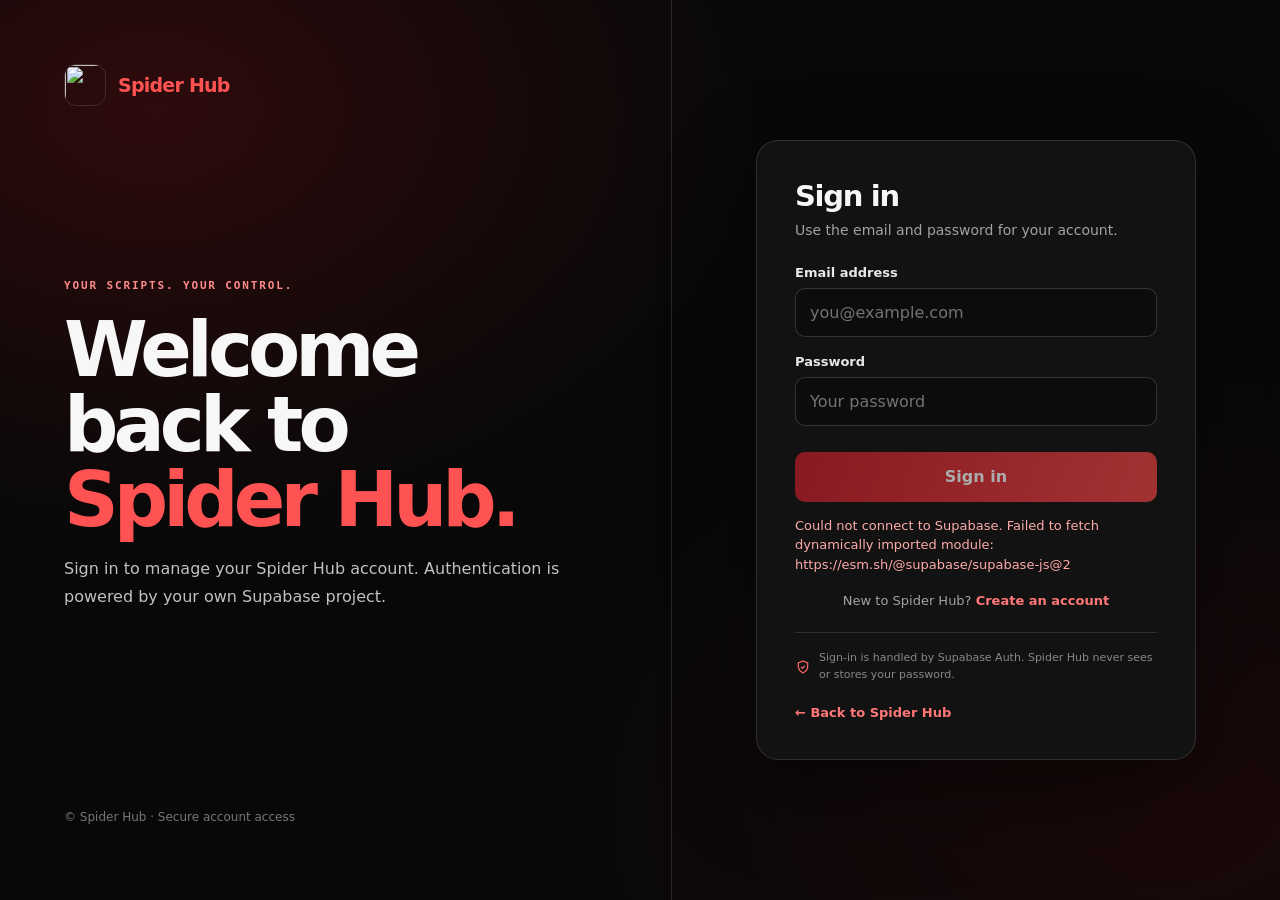
==== login/index.html @ 590dee2b "Add Spider Hub Supabase signup, login and dashboard" ====
<!doctype html>
<html lang="en">
<head>
  <meta charset="utf-8">
  <meta name="viewport" content="width=device-width, initial-scale=1">
  <meta name="theme-color" content="#080808">
  <title>Sign in · Spider Hub</title>
  <link rel="icon" href="/logo.webp">
  <link rel="stylesheet" href="/auth.css">
  <script src="/config.js"></script>
  <script type="module" src="/auth.js"></script>
</head>
<body>
  <main class="auth-shell">
    <section class="auth-story" aria-label="Spider Hub">
      <a class="brand" href="/" aria-label="Spider Hub home"><img src="/logo.webp" alt=""><span>Spider Hub</span></a>
      <div class="story-copy">
        <div class="eyebrow">Your scripts. Your control.</div>
        <h1>Welcome back to <span>Spider Hub.</span></h1>
        <p>Sign in to manage your Spider Hub account. Authentication is powered by your own Supabase project.</p>
      </div>
      <p class="story-foot">© Spider Hub · Secure account access</p>
    </section>
    <section class="auth-side" aria-label="Sign in form">
      <div class="auth-card">
        <h2>Sign in</h2>
        <p class="auth-subtitle">Use the email and password for your account.</p>
        <form data-auth-form data-mode="login">
          <div class="field"><label for="email">Email address</label><input id="email" name="email" type="email" autocomplete="email" placeholder="you@example.com" required></div>
          <div class="field"><label for="password">Password</label><input id="password" name="password" type="password" autocomplete="current-password" placeholder="Your password" required></div>
          <button class="auth-submit" type="submit">Sign in</button>
          <p class="auth-message" data-auth-message role="status" aria-live="polite"></p>
        </form>
        <p class="auth-switch">New to Spider Hub? <a href="/register/">Create an account</a></p>
        <div class="secure-note"><svg viewBox="0 0 24 24" fill="none" stroke="currentColor" stroke-width="1.8" aria-hidden="true"><path d="M12 3 5 6v5c0 5 3 8 7 10 4-2 7-5 7-10V6l-7-3Z"/><path d="m9 12 2 2 4-4"/></svg>Sign-in is handled by Supabase Auth. Spider Hub never sees or stores your password.</div>
        <a class="back-home" href="/">← Back to Spider Hub</a>
      </div>
    </section>
  </main>
</body>
</html>
---- auth.css ----
/* Spider Hub authentication pages */
:root {
  color-scheme: dark;
  --auth-bg: #080808;
  --auth-panel: rgba(20, 20, 20, .92);
  --auth-ink: #f7f7f7;
  --auth-muted: #a3a3a3;
  --auth-line: rgba(255,255,255,.12);
  --auth-red: #ef3434;
  --auth-red-bright: #ff5252;
  font-family: Inter, ui-sans-serif, system-ui, -apple-system, BlinkMacSystemFont, "Segoe UI", sans-serif;
}
* { box-sizing: border-box; }
body {
  min-height: 100vh;
  margin: 0;
  color: var(--auth-ink);
  background: radial-gradient(ellipse at 12% 12%, rgba(180, 20, 28, .22), transparent 38%),
              radial-gradient(ellipse at 92% 90%, rgba(120, 10, 20, .17), transparent 38%), var(--auth-bg);
}
a { color: inherit; text-decoration: none; }
button, input { font: inherit; }
.auth-shell { min-height: 100vh; display: grid; grid-template-columns: minmax(0, 1.05fr) minmax(350px, .95fr); }
.auth-story { display: flex; flex-direction: column; justify-content: space-between; padding: clamp(26px, 5vw, 72px); border-right: 1px solid var(--auth-line); }
.brand { display: inline-flex; align-items: center; gap: 12px; width: fit-content; font-weight: 750; letter-spacing: -.04em; font-size: 19px; }
.brand img { width: 42px; height: 42px; object-fit: cover; border-radius: 12px; border: 1px solid var(--auth-line); }
.brand span { color: var(--auth-red-bright); }
.story-copy { max-width: 620px; padding: 48px 0; }
.eyebrow { color: #ff8a8a; font: 600 11px/1.4 ui-monospace, SFMono-Regular, Menlo, monospace; letter-spacing: .17em; text-transform: uppercase; }
.story-copy h1 { margin: 18px 0; max-width: 12ch; font-size: clamp(42px, 6vw, 76px); line-height: .99; letter-spacing: -.065em; }
.story-copy h1 span { color: var(--auth-red-bright); }
.story-copy p { max-width: 52ch; color: #c1c1c1; line-height: 1.7; }
.story-foot { color: #777; font-size: 12px; }
.auth-side { display: grid; place-items: center; padding: 32px 24px; }
.auth-card { width: min(100%, 440px); padding: clamp(24px, 4vw, 38px); border: 1px solid var(--auth-line); border-radius: 22px; background: var(--auth-panel); box-shadow: 0 30px 90px rgba(0,0,0,.48); backdrop-filter: blur(16px); }
.auth-card h2 { margin: 0; font-size: 29px; letter-spacing: -.045em; }
.auth-subtitle { margin: 9px 0 27px; color: var(--auth-muted); font-size: 14px; }
.field { display: grid; gap: 8px; margin: 17px 0; }
.field label { color: #e8e8e8; font-size: 13px; font-weight: 600; }
.field input { width: 100%; min-height: 49px; padding: 12px 14px; border: 1px solid rgba(255,255,255,.16); border-radius: 10px; outline: none; color: #fff; background: #0c0c0c; transition: border-color .2s, box-shadow .2s; }
.field input::placeholder { color: #737373; }
.field input:focus { border-color: var(--auth-red-bright); box-shadow: 0 0 0 3px rgba(239,52,52,.17); }
.auth-submit { display: inline-flex; width: 100%; min-height: 50px; justify-content: center; align-items: center; margin-top: 9px; border: 0; border-radius: 10px; color: white; background: linear-gradient(110deg, #c91e2a, #f04444); font-weight: 700; cursor: pointer; transition: transform .18s, filter .18s; }
.auth-submit:hover { transform: translateY(-1px); filter: brightness(1.09); }
.auth-submit:disabled { opacity: .65; cursor: wait; transform: none; }
.auth-message { min-height: 22px; margin: 14px 0 0; color: #ffaaaa; font-size: 13px; line-height: 1.5; }
.auth-message.success { color: #b7f4cb; }
.auth-switch { margin: 19px 0 0; color: var(--auth-muted); text-align: center; font-size: 13px; }
.auth-switch a, .back-home { color: #ff7777; font-weight: 650; }
.back-home { display: inline-block; margin-top: 22px; font-size: 13px; }
.secure-note { display: flex; align-items: center; gap: 8px; margin-top: 24px; padding-top: 17px; border-top: 1px solid var(--auth-line); color: #888; font-size: 11px; line-height: 1.5; }
.secure-note svg { width: 16px; height: 16px; color: #ff6969; flex: none; }
.dashboard-shell { min-height: 100vh; padding: 26px; }
.dash-nav { width: min(100%, 1100px); margin: 0 auto; display: flex; align-items: center; justify-content: space-between; gap: 18px; }
.dash-user { color: var(--auth-muted); font-size: 13px; overflow-wrap: anywhere; }
.logout-button { padding: 10px 15px; border: 1px solid rgba(255,100,100,.42); border-radius: 9px; color: #fff; background: rgba(190,25,35,.18); cursor: pointer; }
.logout-button:hover { background: rgba(190,25,35,.32); }
.dash-content { width: min(100%, 1100px); margin: clamp(55px, 10vh, 105px) auto 0; }
.dash-content h1 { margin: 13px 0; font-size: clamp(36px, 6vw, 62px); letter-spacing: -.06em; }
.dash-content > p { color: #b5b5b5; line-height: 1.7; }
.dash-panel { margin-top: 34px; padding: 25px; border: 1px solid var(--auth-line); border-radius: 16px; background: var(--auth-panel); }
.dash-panel h2 { margin: 0 0 8px; font-size: 18px; }
.dash-panel p { margin: 0; color: var(--auth-muted); font-size: 14px; line-height: 1.65; }
[hidden] { display: none !important; }
@media (max-width: 760px) {
  .auth-shell { min-height: 100svh; grid-template-columns: 1fr; }
  .auth-story { min-height: auto; padding: 22px 22px 8px; border-right: 0; }
  .story-copy { padding: 34px 0 12px; }
  .story-copy h1 { font-size: clamp(38px, 11vw, 58px); }
  .story-copy p { font-size: 14px; }
  .story-foot { display: none; }
  .auth-side { padding: 16px 18px 32px; }
  .auth-card { border-radius: 17px; }
  .dashboard-shell { padding: 20px 16px; }
  .dash-nav { align-items: flex-start; }
  .dash-user { max-width: 42vw; text-align: right; }
}
@media (prefers-reduced-motion: reduce) { *, *::before, *::after { scroll-behavior: auto !important; transition-duration: .01ms !important; } }
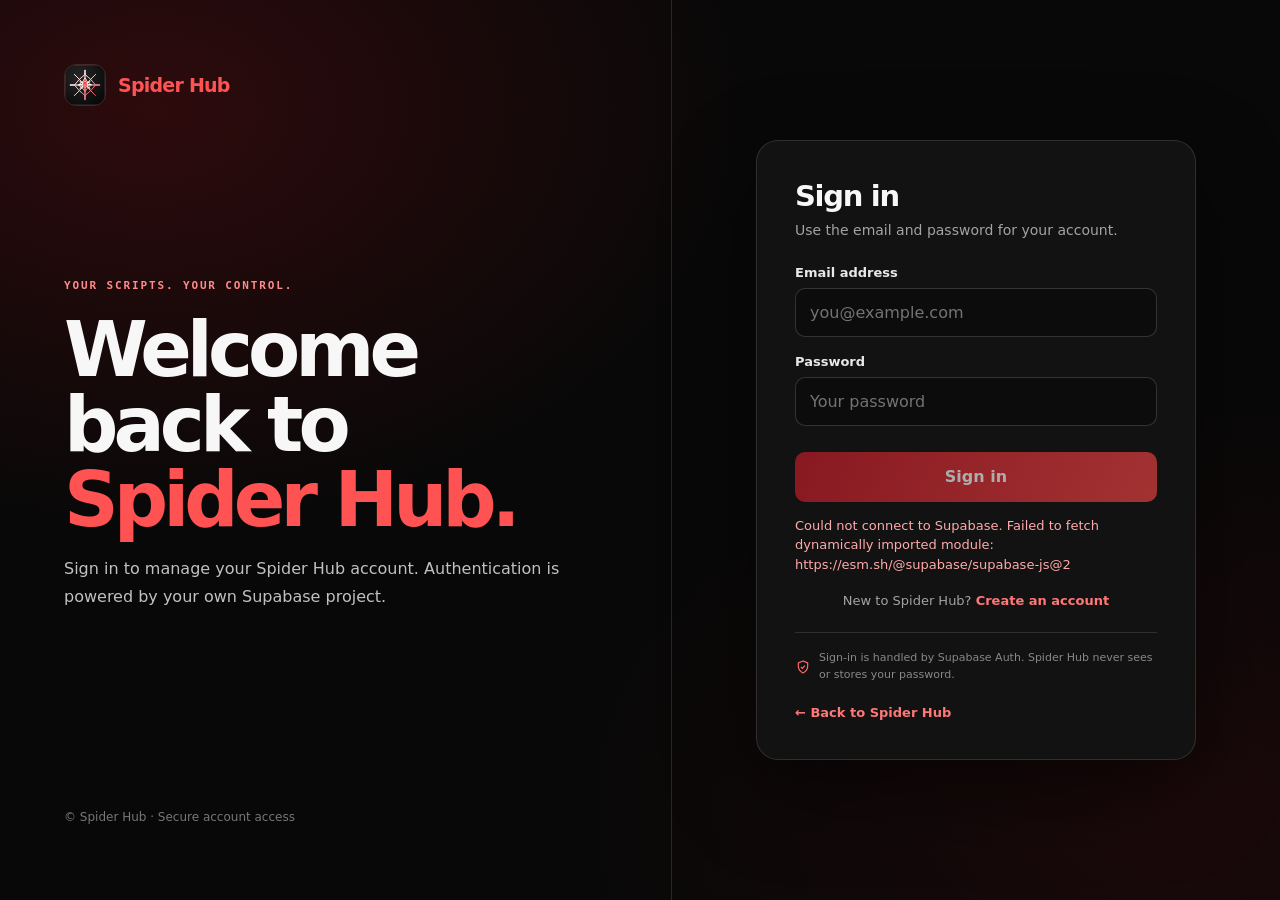
==== commit 5c67832f: "Use Spider Websites branding and add spider web logo" ====
--- a/login/index.html
+++ b/login/index.html
@@ -5,7 +5,7 @@
   <meta name="viewport" content="width=device-width, initial-scale=1">
   <meta name="theme-color" content="#080808">
   <title>Sign in · Spider Hub</title>
-  <link rel="icon" href="/logo.webp">
+  <link rel="icon" href="/logo.svg" type="image/svg+xml">
   <link rel="stylesheet" href="/auth.css">
   <script src="/config.js"></script>
   <script type="module" src="/auth.js"></script>
@@ -13,7 +13,7 @@
 <body>
   <main class="auth-shell">
     <section class="auth-story" aria-label="Spider Hub">
-      <a class="brand" href="/" aria-label="Spider Hub home"><img src="/logo.webp" alt=""><span>Spider Hub</span></a>
+      <a class="brand" href="/" aria-label="Spider Hub home"><img src="/logo.svg" alt=""><span>Spider Hub</span></a>
       <div class="story-copy">
         <div class="eyebrow">Your scripts. Your control.</div>
         <h1>Welcome back to <span>Spider Hub.</span></h1>
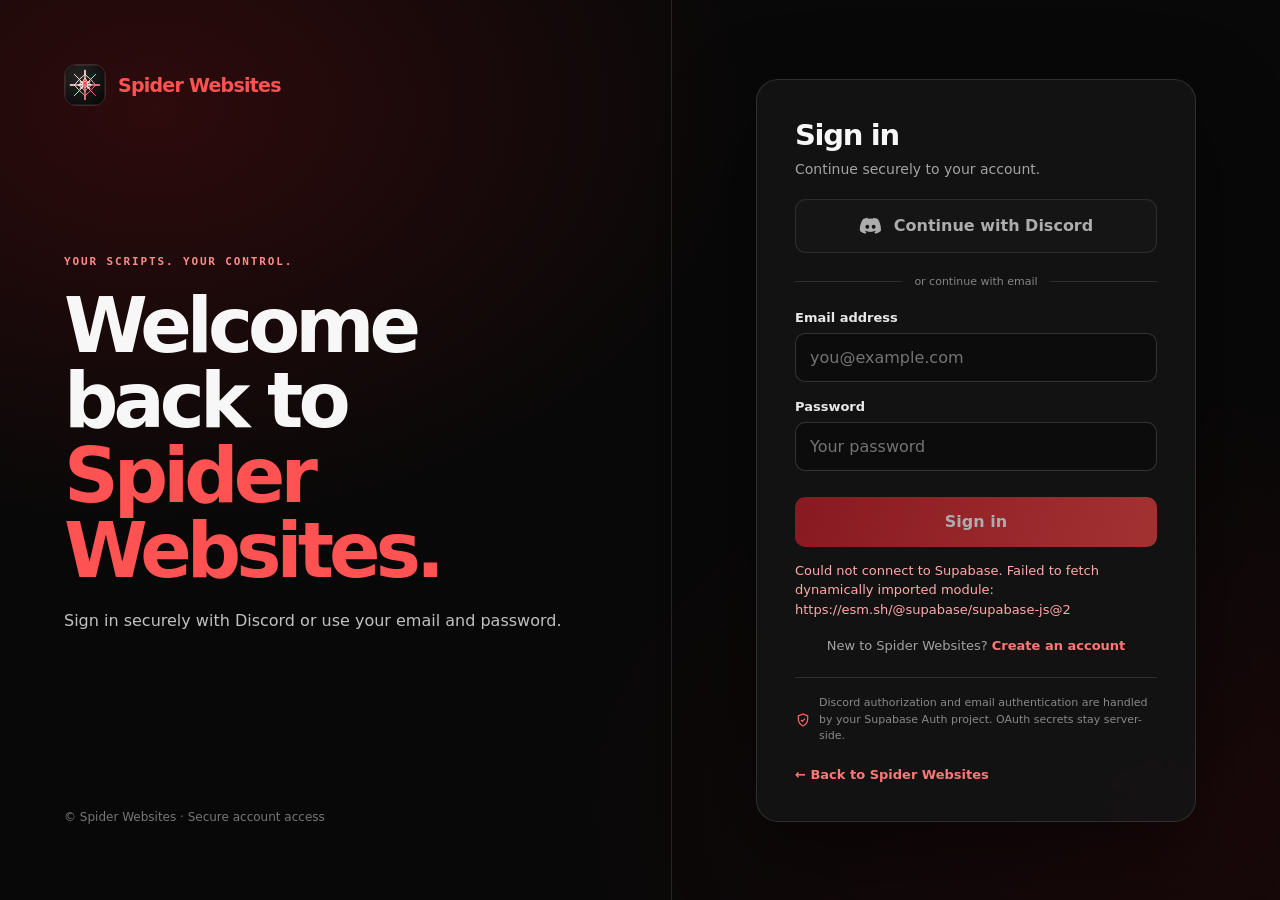
==== commit b38fb170: "Add official Supabase Discord OAuth sign-in to auth pages" ====
--- a/login/index.html
+++ b/login/index.html
@@ -4,7 +4,7 @@
   <meta charset="utf-8">
   <meta name="viewport" content="width=device-width, initial-scale=1">
   <meta name="theme-color" content="#080808">
-  <title>Sign in · Spider Hub</title>
+  <title>Sign in · Spider Websites</title>
   <link rel="icon" href="/logo.svg" type="image/svg+xml">
   <link rel="stylesheet" href="/auth.css">
   <script src="/config.js"></script>
@@ -12,28 +12,33 @@
 </head>
 <body>
   <main class="auth-shell">
-    <section class="auth-story" aria-label="Spider Hub">
-      <a class="brand" href="/" aria-label="Spider Hub home"><img src="/logo.svg" alt=""><span>Spider Hub</span></a>
+    <section class="auth-story" aria-label="Spider Websites">
+      <a class="brand" href="/" aria-label="Spider Websites home"><img src="/logo.svg" alt=""><span>Spider Websites</span></a>
       <div class="story-copy">
         <div class="eyebrow">Your scripts. Your control.</div>
-        <h1>Welcome back to <span>Spider Hub.</span></h1>
-        <p>Sign in to manage your Spider Hub account. Authentication is powered by your own Supabase project.</p>
+        <h1>Welcome back to <span>Spider Websites.</span></h1>
+        <p>Sign in securely with Discord or use your email and password.</p>
       </div>
-      <p class="story-foot">© Spider Hub · Secure account access</p>
+      <p class="story-foot">© Spider Websites · Secure account access</p>
     </section>
     <section class="auth-side" aria-label="Sign in form">
       <div class="auth-card">
         <h2>Sign in</h2>
-        <p class="auth-subtitle">Use the email and password for your account.</p>
+        <p class="auth-subtitle">Continue securely to your account.</p>
+        <button class="discord-auth" type="button" data-discord-login>
+          <svg viewBox="0 0 24 24" aria-hidden="true"><path fill="currentColor" d="M19.7 5.2A18.8 18.8 0 0 0 15.1 3.8l-.6 1.2a17.2 17.2 0 0 0-5 0l-.6-1.2a18.8 18.8 0 0 0-4.6 1.4C1.4 9.5.6 13.7 1 17.8a18.6 18.6 0 0 0 5.7 2.9l1.2-1.9-1.8-.9.4-.3c3.5 1.6 7.3 1.6 10.8 0l.4.3-1.8.9 1.2 1.9a18.6 18.6 0 0 0 5.7-2.9c.5-4.8-.8-8.9-3.1-12.6ZM8.7 15.5c-1.1 0-2-1-2-2.2s.9-2.2 2-2.2 2 1 2 2.2-.9 2.2-2 2.2Zm6.6 0c-1.1 0-2-1-2-2.2s.9-2.2 2-2.2 2 1 2 2.2-.9 2.2-2 2.2Z"/></svg>
+          <span>Continue with Discord</span>
+        </button>
+        <div class="auth-divider"><span>or continue with email</span></div>
         <form data-auth-form data-mode="login">
           <div class="field"><label for="email">Email address</label><input id="email" name="email" type="email" autocomplete="email" placeholder="you@example.com" required></div>
           <div class="field"><label for="password">Password</label><input id="password" name="password" type="password" autocomplete="current-password" placeholder="Your password" required></div>
           <button class="auth-submit" type="submit">Sign in</button>
           <p class="auth-message" data-auth-message role="status" aria-live="polite"></p>
         </form>
-        <p class="auth-switch">New to Spider Hub? <a href="/register/">Create an account</a></p>
-        <div class="secure-note"><svg viewBox="0 0 24 24" fill="none" stroke="currentColor" stroke-width="1.8" aria-hidden="true"><path d="M12 3 5 6v5c0 5 3 8 7 10 4-2 7-5 7-10V6l-7-3Z"/><path d="m9 12 2 2 4-4"/></svg>Sign-in is handled by Supabase Auth. Spider Hub never sees or stores your password.</div>
-        <a class="back-home" href="/">← Back to Spider Hub</a>
+        <p class="auth-switch">New to Spider Websites? <a href="/register/">Create an account</a></p>
+        <div class="secure-note"><svg viewBox="0 0 24 24" fill="none" stroke="currentColor" stroke-width="1.8" aria-hidden="true"><path d="M12 3 5 6v5c0 5 3 8 7 10 4-2 7-5 7-10V6l-7-3Z"/><path d="m9 12 2 2 4-4"/></svg>Discord authorization and email authentication are handled by your Supabase Auth project. OAuth secrets stay server-side.</div>
+        <a class="back-home" href="/">← Back to Spider Websites</a>
       </div>
     </section>
   </main>
--- a/auth.css
+++ b/auth.css
@@ -1,4 +1,4 @@
-/* Spider Hub authentication pages */
+/* Spider Websites authentication pages */
 :root {
   color-scheme: dark;
   --auth-bg: #080808;
@@ -34,7 +34,13 @@
 .auth-side { display: grid; place-items: center; padding: 32px 24px; }
 .auth-card { width: min(100%, 440px); padding: clamp(24px, 4vw, 38px); border: 1px solid var(--auth-line); border-radius: 22px; background: var(--auth-panel); box-shadow: 0 30px 90px rgba(0,0,0,.48); backdrop-filter: blur(16px); }
 .auth-card h2 { margin: 0; font-size: 29px; letter-spacing: -.045em; }
-.auth-subtitle { margin: 9px 0 27px; color: var(--auth-muted); font-size: 14px; }
+.auth-subtitle { margin: 9px 0 22px; color: var(--auth-muted); font-size: 14px; }
+.discord-auth { display: flex; align-items: center; justify-content: center; gap: 12px; width: 100%; min-height: 54px; padding: 12px 16px; border: 1px solid rgba(255,255,255,.16); border-radius: 11px; color: #fff; background: #171717; font-weight: 700; cursor: pointer; transition: background .2s, border-color .2s, transform .2s; }
+.discord-auth:hover { background: #242424; border-color: rgba(255,255,255,.3); transform: translateY(-1px); }
+.discord-auth:disabled { opacity: .65; cursor: wait; transform: none; }
+.discord-auth svg { width: 23px; height: 23px; flex: none; color: #fff; }
+.auth-divider { display: flex; align-items: center; gap: 12px; margin: 22px 0; color: #858585; font-size: 11px; white-space: nowrap; }
+.auth-divider::before, .auth-divider::after { content: ""; height: 1px; flex: 1; background: var(--auth-line); }
 .field { display: grid; gap: 8px; margin: 17px 0; }
 .field label { color: #e8e8e8; font-size: 13px; font-weight: 600; }
 .field input { width: 100%; min-height: 49px; padding: 12px 14px; border: 1px solid rgba(255,255,255,.16); border-radius: 10px; outline: none; color: #fff; background: #0c0c0c; transition: border-color .2s, box-shadow .2s; }
